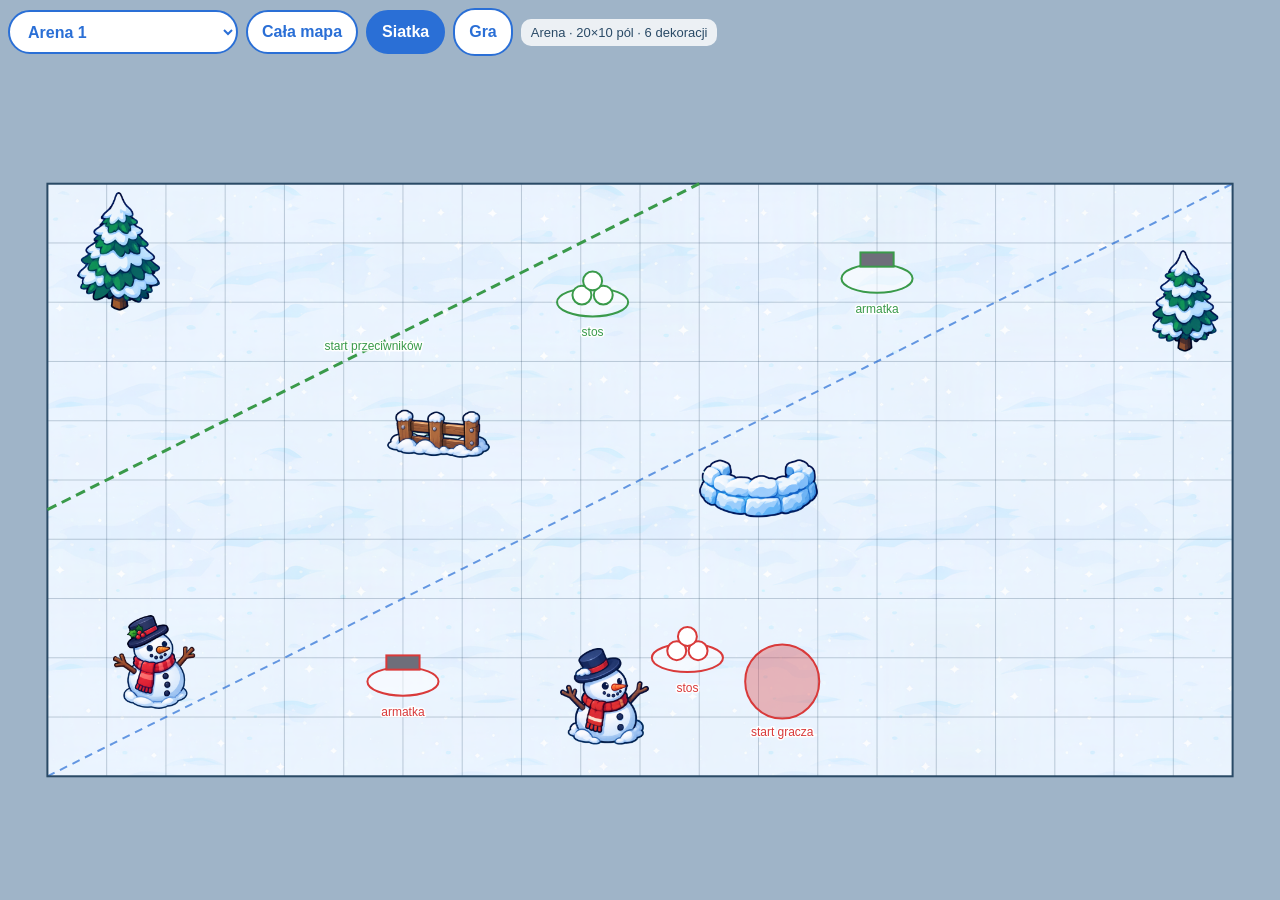
==== editor.html @ e7243c97 "Edytor map, krok E3: podgląd mapy w editor.html (przesuwanie, powiększanie, siatka) Co-Authored-By: " ====
<!DOCTYPE html>
<html lang="pl">
<head>
  <meta charset="utf-8">
  <!-- Blokuje powiększanie strony gestem na telefonie (edytor ma własne powiększanie mapy) -->
  <meta name="viewport" content="width=device-width, initial-scale=1, maximum-scale=1, user-scalable=no, viewport-fit=cover">
  <title>Snowcraft: edytor map</title>
  <link rel="stylesheet" href="edytor.css?v=1">
</head>
<body>
  <!-- Widok mapy na cały ekran; pasek u góry z przyciskami -->
  <canvas id="widok"></canvas>
  <div id="pasek">
    <select id="wyborMapy" title="Mapa"></select>
    <button id="przyciskDopasuj" title="Cała mapa na ekranie">Cała mapa</button>
    <button id="przyciskSiatka" class="wlaczony" title="Siatka pól terenu">Siatka</button>
    <a id="przyciskGraj" href="index.html">Gra</a>
    <span id="info"></span>
  </div>
  <div id="obroc">Obróć telefon poziomo</div>

  <!-- Kolejność ma znaczenie. ?v=... to numer wersji: zmień go przy każdej zmianie plików. -->
  <script src="config.js?v=34"></script>
  <script src="podstawy.js?v=34"></script>
  <script src="dane/dekoracje.js?v=34"></script>
  <script src="dane/teren.js?v=34"></script>
  <script src="obrazy.js?v=34"></script>
  <script src="mapy.js?v=34"></script>
  <script src="mapy/arena_1.js?v=34"></script>
  <script src="mapy/wielka_1.js?v=34"></script>
  <script src="mapy/arena_2.js?v=34"></script>
  <script src="teren.js?v=34"></script>
  <script src="edytor.js?v=1"></script>
</body>
</html>
---- edytor.css ----
html, body {
  margin: 0;
  padding: 0;
  width: 100%;
  height: 100%;
  overflow: hidden;
  background: #9fb4c8; /* kolor poza mapą */
  user-select: none;
  -webkit-user-select: none;
  -webkit-tap-highlight-color: transparent;
  font-family: "Helvetica Neue", Roboto, "Segoe UI", sans-serif;
}

#widok {
  display: block;
  width: 100vw;
  height: 100vh;
  height: 100dvh;
  touch-action: none; /* przesuwanie i powiększanie robi edytor, nie przeglądarka */
}

/* Pasek u góry: przyciski co najmniej 44 px wysokości (łatwo trafić kciukiem) */
#pasek {
  position: fixed;
  left: 8px;
  top: 8px;
  right: 8px;
  display: flex;
  align-items: center;
  gap: 8px;
  pointer-events: none; /* klik w puste miejsce paska idzie do mapy */
}

#pasek > * {
  pointer-events: auto;
}

#pasek button,
#pasek select,
#pasek a {
  min-height: 44px;
  padding: 0 14px;
  border: 2px solid #2a6fd6;
  border-radius: 22px;
  background: #ffffff;
  color: #2a6fd6;
  font: 600 16px "Helvetica Neue", Roboto, "Segoe UI", sans-serif;
  text-decoration: none;
  display: inline-flex;
  align-items: center;
}

#pasek button.wlaczony {
  background: #2a6fd6;
  color: #ffffff;
}

#info {
  padding: 6px 10px;
  border-radius: 10px;
  background: rgba(255, 255, 255, 0.8);
  color: #2a4a66;
  font-size: 13px;
}

#info.blad {
  background: #ffd9d9;
  color: #a02020;
}

#obroc {
  display: none;
  position: fixed;
  inset: 0;
  align-items: center;
  justify-content: center;
  background: #cfe1f1;
  color: #2a4a66;
  font: bold 24px sans-serif;
  text-align: center;
  padding: 16px;
}

@media (orientation: portrait) {
  #obroc { display: flex; }
}
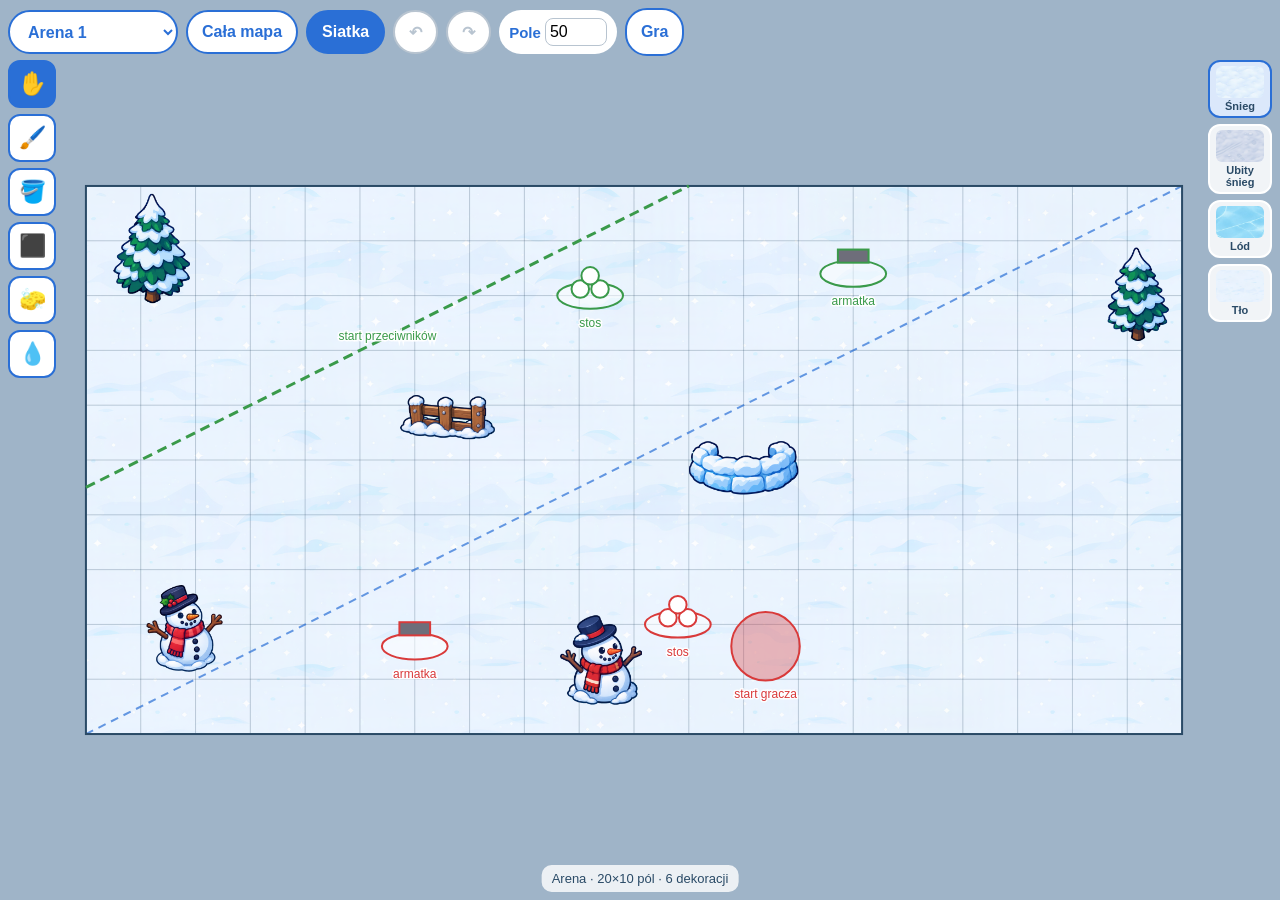
==== commit 0e7f4bc2: "Edytor map, krok E4: malowanie terenu (pędzel, wypełnienie, prostokąt, gumka, pipeta, cofnij i ponów" ====
--- a/editor.html
+++ b/editor.html
@@ -5,7 +5,7 @@
   <!-- Blokuje powiększanie strony gestem na telefonie (edytor ma własne powiększanie mapy) -->
   <meta name="viewport" content="width=device-width, initial-scale=1, maximum-scale=1, user-scalable=no, viewport-fit=cover">
   <title>Snowcraft: edytor map</title>
-  <link rel="stylesheet" href="edytor.css?v=1">
+  <link rel="stylesheet" href="edytor.css?v=3">
 </head>
 <body>
   <!-- Widok mapy na cały ekran; pasek u góry z przyciskami -->
@@ -14,9 +14,15 @@
     <select id="wyborMapy" title="Mapa"></select>
     <button id="przyciskDopasuj" title="Cała mapa na ekranie">Cała mapa</button>
     <button id="przyciskSiatka" class="wlaczony" title="Siatka pól terenu">Siatka</button>
+    <button id="przyciskCofnij" title="Cofnij">↶</button>
+    <button id="przyciskPonow" title="Ponów">↷</button>
+    <label id="poleRozmiar" title="Rozmiar pola terenu (jednostki; pole gry ma 1000 szerokości)">Pole <input id="rozmiarPola" type="number" min="10" max="200" step="5"></label>
     <a id="przyciskGraj" href="index.html">Gra</a>
     <span id="info"></span>
   </div>
+  <!-- Narzędzia (lewo) i materiały terenu (prawo); przyciski tworzy edytorTeren.js -->
+  <div id="narzedzia"></div>
+  <div id="paleta"></div>
   <div id="obroc">Obróć telefon poziomo</div>
 
   <!-- Kolejność ma znaczenie. ?v=... to numer wersji: zmień go przy każdej zmianie plików. -->
@@ -30,6 +36,7 @@
   <script src="mapy/wielka_1.js?v=34"></script>
   <script src="mapy/arena_2.js?v=34"></script>
   <script src="teren.js?v=34"></script>
-  <script src="edytor.js?v=1"></script>
+  <script src="edytor.js?v=3"></script>
+  <script src="edytorTeren.js?v=3"></script>
 </body>
 </html>
--- a/edytor.css
+++ b/edytor.css
@@ -55,7 +55,111 @@
   color: #ffffff;
 }
 
+#pasek button:disabled {
+  border-color: #b8c4d0;
+  color: #b8c4d0;
+}
+
+#poleRozmiar {
+  display: inline-flex;
+  align-items: center;
+  gap: 4px;
+  min-height: 44px;
+  padding: 0 10px;
+  border-radius: 22px;
+  background: #ffffff;
+  color: #2a6fd6;
+  font: 600 15px "Helvetica Neue", Roboto, "Segoe UI", sans-serif;
+}
+
+#rozmiarPola {
+  width: 52px;
+  font-size: 16px; /* 16 px: iPhone nie powiększa strony przy wpisywaniu */
+  border: 1px solid #b8c4d0;
+  border-radius: 8px;
+  padding: 4px;
+}
+
+/* Narzędzia po lewej, materiały po prawej: kolumny przycisków co najmniej 44 px */
+#narzedzia,
+#paleta {
+  position: fixed;
+  top: 60px;
+  bottom: 8px;
+  display: flex;
+  flex-direction: column;
+  gap: 6px;
+  overflow-y: auto;
+}
+
+#narzedzia {
+  left: 8px;
+}
+
+#paleta {
+  right: 8px;
+}
+
+#narzedzia button {
+  width: 48px;
+  height: 48px;
+  border: 2px solid #2a6fd6;
+  border-radius: 12px;
+  background: #ffffff;
+  font-size: 22px;
+}
+
+#paleta button {
+  width: 64px;
+  padding: 4px;
+  border: 2px solid #ffffff;
+  border-radius: 12px;
+  background: rgba(255, 255, 255, 0.85);
+  color: #2a4a66;
+  font: 600 11px "Helvetica Neue", Roboto, "Segoe UI", sans-serif;
+  display: flex;
+  flex-direction: column;
+  align-items: center;
+  gap: 2px;
+}
+
+#paleta .probka {
+  width: 48px;
+  height: 32px;
+  border-radius: 6px;
+  background-size: 120px auto;
+  background-position: center;
+}
+
+#narzedzia button.wlaczony {
+  background: #2a6fd6;
+}
+
+#paleta button.wlaczony {
+  border-color: #2a6fd6;
+  background: #dbe8fb;
+}
+
+#pasek button,
+#pasek a {
+  white-space: nowrap;
+}
+
+#wyborMapy {
+  max-width: 170px;
+}
+
+/* Opis mapy na dole na środku (u góry brakuje miejsca na telefonie) */
 #info {
+  position: fixed;
+  left: 50%;
+  bottom: 8px;
+  transform: translateX(-50%);
+  max-width: 60vw;
+  white-space: nowrap;
+  overflow: hidden;
+  text-overflow: ellipsis;
+  pointer-events: none;
   padding: 6px 10px;
   border-radius: 10px;
   background: rgba(255, 255, 255, 0.8);
